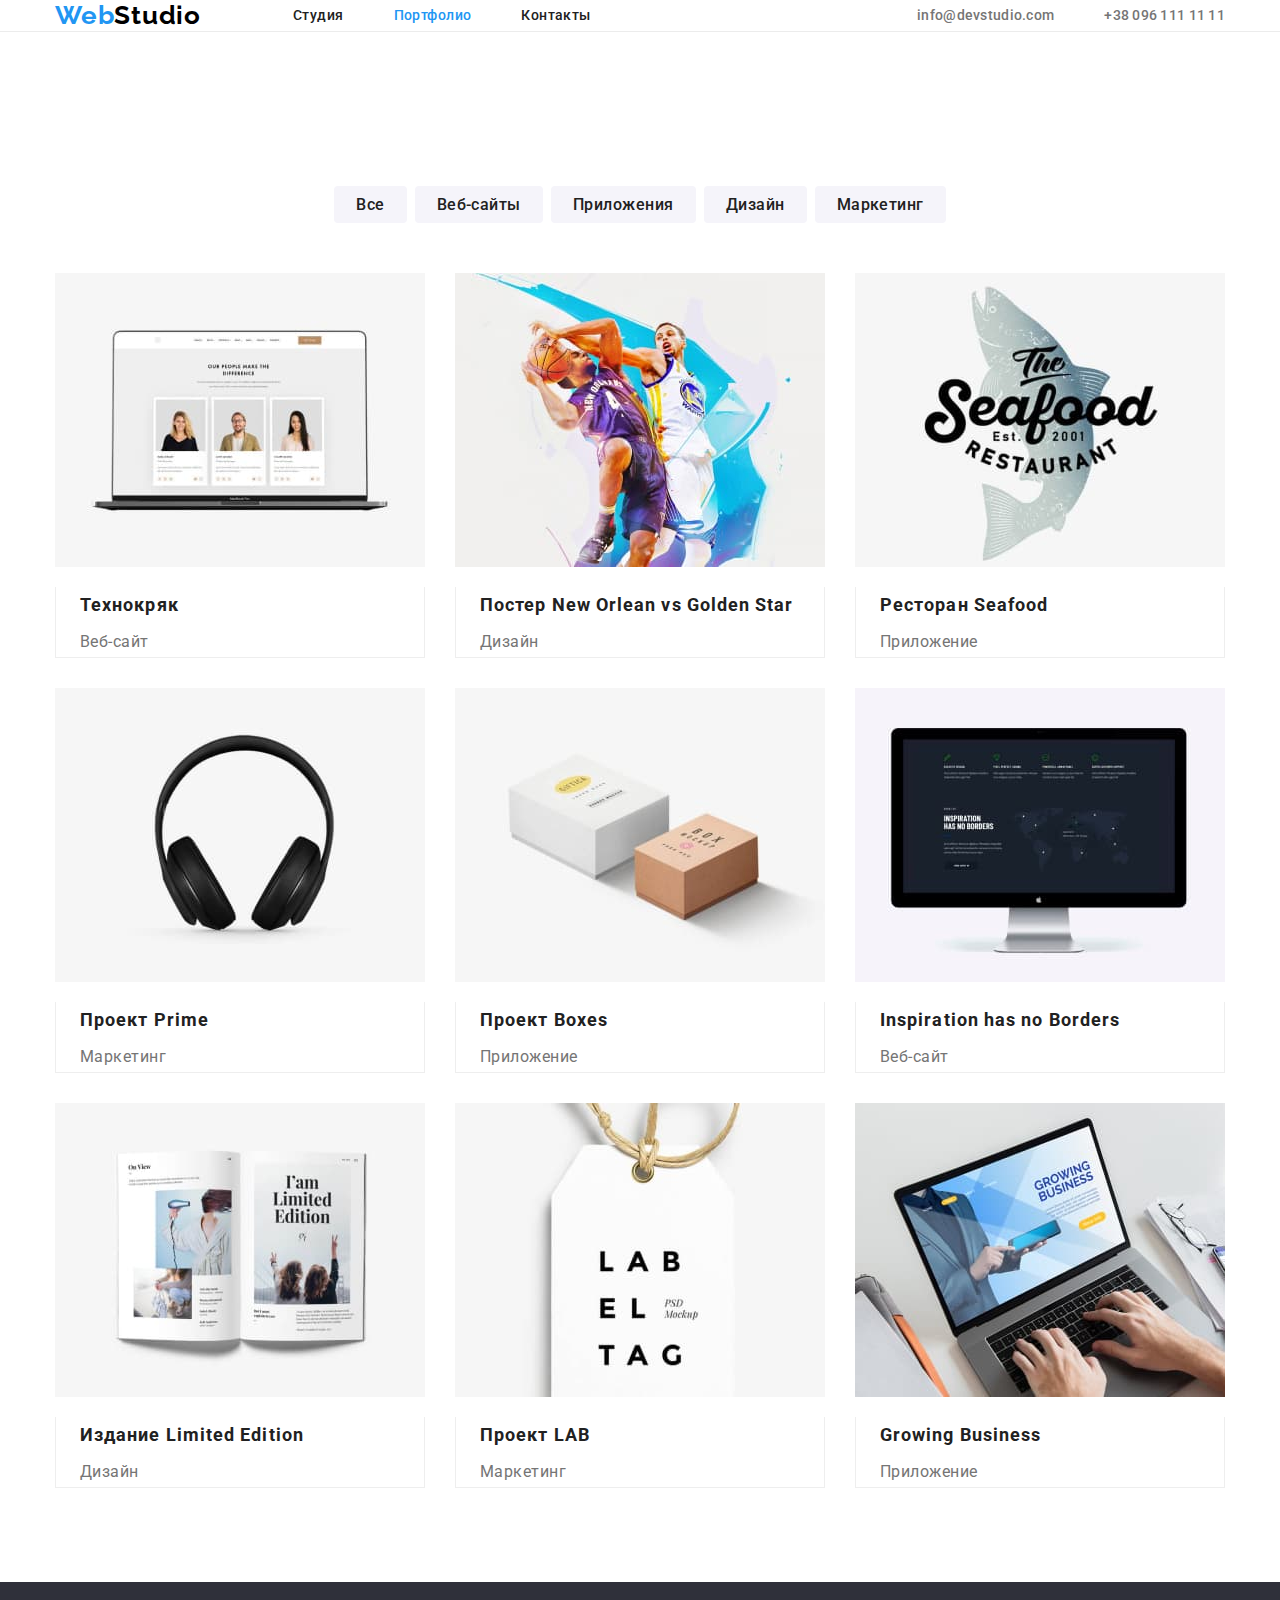
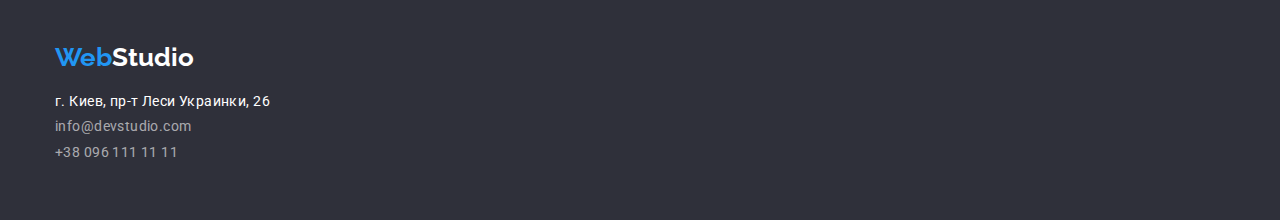
==== potrfolio.html @ 1e5056fc "add potfolio" ====
<!DOCTYPE html>
<html lang="ru">

<head>
    <meta charset="UTF-8" />
    <meta http-equiv="X-UA-Compatible" content="IE=edge" />
    <meta name="viewport" content="width=device-width, initial-scale=1.0" />
    <title>Портфолио</title>

    <link rel="preconnect" href="https://fonts.googleapis.com" />
    <link rel="preconnect" href="https://fonts.gstatic.com" />
    <link
        href="https://fonts.googleapis.com/css2?family=Raleway:wght@700&family=Roboto:wght@400;500;700;900&display=swap"
        rel="stylesheet" />
    <link rel="stylesheet" href="css/modern-normalize.css" />
    <link rel="stylesheet" href="css/styles.css" />
</head>

<body>
    <div class="container"></div>
    <!--Header-->
    <header class="header-block">
        <div class="header-conteiner container">
            <nav class="nav-block">
                <!--Logo-->
                <div class="logo-web">
                    <a href="./index.html" class="link-logo">
                        <span class="web-color">Web</span>Studio</a>
                </div>

                <!--Menu Nav-->
                <ul class="nav-list">

                    <li class="nav-link">
                        <a href="./index.html" class="link-studio-secondary">Студия</a>
                    </li>

                    <li class="nav-link">
                        <a href="./potrfolio.html" class="link-portfolio-secondary">Портфолио</a>
                    </li>

                    <li class="nav-link"><a href="#" class="link-contact-secondary">Контакты</a></li>
                </ul>
            </nav>

            <!--Contact email and tel-->
            <ul class="contact-list">

                <li class="header-mail">
                    <a href="mailto:info@devstudio.com" class="header-contact">info@devstudio.com</a>
                </li>

                <li class="header-tel">
                    <a href="tel:+380961111111" class="header-contact">+38 096 111 11 11</a>
                </li>
            </ul>
        </div>
    </header>

    <!-- Main -->
    <main class="main-block">
        <!-- container portfolio -->
        <!--must be present according to the rules  H1 and H2-->
        <section class="section-portflio container">
            <div>
                <h1 class="page-title-poster">Портфолио</h1>
                <!-- buttons-filters -->
                <ul class="button-filter-list">
                    <li class="button-filter-link">
                        <button type="button" class="filter-button">Все</button>
                    </li>

                    <li class="button-filter-link">
                        <button type="button" class="filter-button">Веб-сайты</button>
                    </li>

                    <li class="button-filter-link">
                        <button type="button" class="filter-button">Приложения</button>
                    </li>

                    <li class="button-filter-link">
                        <button type="button" class="filter-button">Дизайн</button>
                    </li>

                    <li class="button-filter-link">
                        <button type="button" class="filter-button">Маркетинг</button>
                    </li>
                </ul>

                <ul class="projects">
                    <!-- project 1 -->
                    <li class="project-link">
                        <div>
                            <img class="project-image" src="./images/img-portfolio-1.jpg" alt="Ноутбук-веб-страница"
                                width="370" />
                            <div class="project-card">
                                <h2 class="poster-box">Технокряк</h2>
                                <p class="poster-text">Веб-сайт</p>
                            </div>
                        </div>
                    </li>

                    <!-- project 2 -->
                    <li class="project-link">
                        <div>
                            <img class="project-image" src="./images/img-portfolio-2.jpg" alt="Постер-баскетбол"
                                width="370" />
                            <div class="project-card">
                                <h2 class="poster-box">Постер New Orlean vs Golden Star</h2>
                                <p class="poster-text">Дизайн</p>
                            </div>
                        </div>
                    </li>

                    <!-- project 3 -->
                    <li class="project-link">
                        <div>
                            <img class="project-image" src="./images/img-portfolio-3.jpg" alt="Ресторан-рыба"
                                width="370" />
                            <div class="project-card">
                                <h2 class="poster-box">Ресторан Seafood</h2>
                                <p class="poster-text">Приложение</p>
                            </div>
                        </div>
                    </li>

                    <!-- project 4 -->
                    <li class="project-link">
                        <div>
                            <img class="project-image" src="./images/img-portfolio-4.jpg" alt="Наушники-закрытые"
                                width="370" />
                            <div class="project-card">
                                <h2 class="poster-box">Проект Prime</h2>
                                <p class="poster-text">Маркетинг</p>
                            </div>
                        </div>
                    </li>

                    <!-- project 5 -->
                    <li class="project-link">
                        <div>
                            <img class="project-image" src="./images/img-portfolio-5.jpg" alt="Две-коробки"
                                width="370" />
                            <div class="project-card">
                                <h2 class="poster-box">Проект Boxes</h2>
                                <p class="poster-text">Приложение</p>
                            </div>
                        </div>
                    </li>

                    <!-- project 6 -->
                    <li class="project-link">
                        <div>
                            <img class="project-image" src="./images/img-portfolio-6.jpg" alt="Монитор-мак"
                                width="370" />
                            <div class="project-card">
                                <h2 class="poster-box">Inspiration has no Borders</h2>
                                <p class="poster-text">Веб-сайт</p>
                            </div>
                        </div>
                    </li>

                    <!-- project 7 -->
                    <li class="project-link">
                        <div>
                            <img class="project-image" src="./images/img-portfolio-7.jpg" alt="Журнал" width="370" />
                            <div class="project-card">
                                <h2 class="poster-box">Издание Limited Edition</h2>
                                <p class="poster-text">Дизайн</p>
                            </div>
                        </div>
                    </li>

                    <!-- project 8 -->
                    <li class="project-link">
                        <div>
                            <img class="project-image" src="./images/img-portfolio-8.jpg" alt="Метка" width="370" />
                            <div class="project-card">
                                <h2 class="poster-box">Проект LAB</h2>
                                <p class="poster-text">Маркетинг</p>
                            </div>
                        </div>
                    </li>

                    <!-- project 9 -->
                    <li class="project-link">
                        <div>
                            <img class="project-image" src="./images/img-portfolio-9.jpg" alt="Ноутбук-печатают"
                                width="370" />
                            <div class="project-card">
                                <h2 class="poster-box">Growing Business</h2>
                                <p class="poster-text">Приложение</p>
                            </div>
                        </div>
                    </li>
                </ul>
            </div>
        </section>
    </main>

    <!-- Footer -->
    <footer class="section-footer">
        <div class="container">
            <div class="footer-web">
                <a href="./index.html" class="web-logo">
                    <span class="web-color">Web</span>Studio</a>
            </div>

            <!-- Address -->
            <address>
                <ul class="footer-item">

                    <li class="footer-link">
                        <a href="https://goo.gl/maps/CPtrU1FHBa2aNyZL9" class="address-footer" target="_blank"
                            rel="noopener noreferrer">
                            г. Киев, пр-т Леси Украинки, 26
                        </a>
                    </li>

                    <li class="footer-link">
                        <a href="mailto:info@devstudio.com" class="footer-contact">info@devstudio.com</a>
                    </li>

                    <li class="footer-link">
                        <a href="tel:+380961111111" class="footer-contact">+38 096 111 11 11</a>
                    </li>

                </ul>
            </address>
        </div>
    </footer>
</body>

</html>
---- css/styles.css ----
/* Global Styles */

/* TEST MARGIN    outline: 1px solid red; */

body {
	font-family: 'Roboto', sans-serif;
	padding: 0;
	margin: 0;
	font-weight: 400;
	font-size: 14px;
	color: #212121;
	background-color: #fff;
}

h1,
h2,
h3 {
	margin: 0;
}

p {
	margin: 0;
}

ul {
	list-style: none;
	margin: 0;
	padding: 0;
}

.container {
	max-width: 1200px;
	margin: 0 auto;
	padding: 0 15px;
}

.section-group,
.section-teams,
.section-portflio {
	padding: 94px 0;
}
/* Header */

.header-block {
	border-bottom: 1px solid #ececec;
}

.header-container {
	display: flex;
	align-items: center;
	padding-top: 24px;
	padding-bottom: 24px;
	justify-content: space-between;
}

/* Logo */
.logo-web {
	font-family: 'Raleway';
	font-style: normal;
	font-weight: 700;
	font-size: 26px;
	line-height: 1.19;
	letter-spacing: 0.03em;
	color: #000;
}
.link-logo {
	text-decoration: none;
	color: #000;
	margin-right: 92px;
}
.web-color {
	color: #2196f3;
}

/* Menu Nav */

.nav-block {
	display: flex;
	align-items: center;
}

.nav-list {
	display: flex;
	/* margin-right: 330px; */
}

.contact-list {
	display: flex;
	margin-left: auto;
}

.nav-link:not(:last-child) {
	margin-right: 50px;
}
.section-header {
	background: #ffffff;
}

.header-conteiner {
	display: flex;
	align-items: center;
}

.link-studio {
	font-weight: 500;
	font-style: normal;
	font-size: 14px;
	line-height: 1.14;
	letter-spacing: 0.02em;
	color: #2196f3;
	text-decoration: none;
}

.link-portfolio,
.link-contact {
	font-weight: 500;
	font-style: normal;
	font-size: 14px;
	line-height: 1.14;
	color: #212121;
	letter-spacing: 0.02em;
	text-decoration: none;
}

.link-studio:hover,
.link-portfolio:hover,
.link-contact:hover,
.header-contact:hover,
.header-contact:focus,
.footer-contact:hover,
.footer-contact:focus {
	color: #2196f3;
}

/* Contact email and tel */
.header-contact {
	font-weight: 500;
	font-style: normal;
	font-size: 14px;
	line-height: 1.14;
	letter-spacing: 0.02em;
	color: #757575;
	text-decoration: none;
}

.contact-list .header-mail + .header-tel {
	margin-left: 50px;
}
/* Main */
.main-block {
}
/* Title H1 */
.section-title {
	padding: 200px 0px 200px 0px;
	background: #2f303a;
}

.page-title {
	font-weight: 900;
	font-style: normal;
	font-size: 44px;
	line-height: 1.36;
	letter-spacing: 0.06em;
	text-align: center;
	color: #ffffff;
	text-transform: uppercase;
	margin: 0px auto 30px auto;
	width: 800px;
}

/* button-title  */
.title-button {
	font-weight: 700;
	font-style: normal;
	font-size: 16px;
	line-height: 1.87;
	letter-spacing: 0.06em;
	color: #ffffff;
	background: #2196f3;
	box-shadow: 0px 4px 4px rgba(0, 0, 0, 0.15);
	border-radius: 4px;
	cursor: pointer;
	transition: all 0.3s ease-out;
	display: block;
	margin: 0 auto;
	padding: 10px 32px;
	border: none;
}

.title-button:hover,
.title-button:focus {
	background: #000;
}
/* Features group */
.section-group {
	background: #ffffff;
}

.features-title {
	font-weight: 700;
	font-style: normal;
	font-size: 36px;
	line-height: 1.16;
	letter-spacing: 0.03em;
	color: #212121;
	display: none;
}
.group-title {
	font-weight: 700;
	font-style: normal;
	font-size: 14px;
	line-height: 1.14;
	letter-spacing: 0.03em;
	color: #212121;
	text-transform: uppercase;
	margin-bottom: 10px;
}

.skills-text {
	font-size: 14px;
	line-height: 1.71;
	letter-spacing: 0.03em;
	color: #757575;
}

.group-link:not(:last-child) {
	margin-right: 30px;
}

.features-title {
	display: none;
}

.group-list {
	display: flex;
}

.group-link {
	width: 270px;
}

/* Box */
.section-box {
	background: #ffffff;
}

.box-title {
	font-weight: 700;
	font-size: 36px;
	line-height: 1.16;
	letter-spacing: 0.03em;
	text-align: center;
	padding-bottom: 50px;
}

.box-link {
	display: flexbox;
	/* margin-right: 30px; */
}

.box-list {
	display: flex;
	justify-content: space-evenly;
	margin-bottom: 94px;
}

/* Teams */
.section-teams {
	background: #f5f4fa;
}

.teams-title {
	font-weight: 700;
	font-style: normal;
	font-size: 36px;
	line-height: 1.16;
	letter-spacing: 0.03em;
	text-align: center;
	margin-bottom: 50px;
}

.name-teams {
	font-weight: 500;
	font-style: normal;
	font-size: 16px;
	line-height: 1.18;
	letter-spacing: 0.03em;
	text-align: center;
	margin-bottom: 10px;
}

.team-text {
	font-weight: 400;
	font-size: 16px;
	line-height: 1.18;
	letter-spacing: 0.03em;
	text-align: center;
	color: #757575;
}

.team-list {
	display: flex;
	justify-content: space-between;
}
.team-link {
	box-shadow: 0px 1px 3px rgba(0, 0, 0, 0.12), 0px 1px 1px rgba(0, 0, 0, 0.14),
		0px 2px 1px rgba(0, 0, 0, 0.2);
	border-radius: 0px 0px 4px 4px;
}

.team-img {
	display: block;
}

.team-card {
	padding: 30px 0;
}

/* Footer */
.section-footer {
	background: #2f303a;
	padding: 60px 0;
}

.web-logo {
	color: #ffffff;
	text-decoration: none;
}

.footer-web {
	font-family: 'Raleway';
	font-weight: 700;
	font-size: 26px;
	line-height: 1.19;
	color: #ffffff;
}

/* address */
.address-footer {
	font-weight: 400;
	font-style: normal;
	font-size: 14px;
	line-height: 1.17;
	letter-spacing: 0.03em;
	color: #ffffff;
	text-decoration: none;
}

/* email tel */
.footer-contact {
	font-weight: 400;
	font-style: normal;
	font-size: 14px;
	line-height: 1.17;
	letter-spacing: 0.03em;
	color: rgba(255, 255, 255, 0.6);
	text-decoration: none;
}
.footer-link:not(:last-child) {
	margin-bottom: 9px;
}
.web-logo {
	display: inline-block;
	margin-bottom: 20px;
}

/* portfolio */

.section-portflio {
	background: #ffffff;
}

.link-portfolio-secondary {
	font-weight: 500;
	font-style: normal;
	font-size: 14px;
	line-height: 1.14;
	letter-spacing: 0.03em;
	color: #2196f3;
	text-decoration: none;
}

.link-studio-secondary,
.link-contact-secondary {
	font-weight: 500;
	font-style: normal;
	font-size: 14px;
	line-height: 1.14;
	letter-spacing: 0.03em;
	color: #212121;
	text-decoration: none;
}

.link-studio-secondary:hover,
.link-portfolio-secondary:hover,
.link-contact-secondary:hover,
.address-footer:hover {
	color: #2196f3;
}

/* buttons-filters-portfolio */

.page-title-poster {
	font-weight: 900;
	font-style: normal;
	font-size: 44px;
	line-height: 1.36;
	color: #212121;
	visibility: hidden;
	/* display: none; */
}

.title-poster {
	font-weight: 700;
	font-style: normal;
	font-size: 36px;
	line-height: 1.16;
	letter-spacing: 0.06em;
	color: #212121;
}

.filter-button {
	font-style: normal;
	font-weight: 500;
	font-size: 16px;
	line-height: 1.6;
	letter-spacing: 0.03em;
	color: #212121;
	background: #f5f4fa;
	cursor: pointer;
	border-radius: 4px;
	border: none;
	text-align: center;
	padding: 6px 22px;
	transition: all 0.3s ease-out;
	/* margin-top: 94px; */
}

.button-filter-link:not(:last-child) {
	margin-right: 8px;
}

.filter-button:hover,
.filter-button:focus {
	box-shadow: 0px 3px 1px rgba(0, 0, 0, 0.1), 0px 1px 2px rgba(0, 0, 0, 0.08),
		0px 2px 2px rgba(0, 0, 0, 0.12);
	border-radius: 4px;
	background: #2196f3;
	color: #ffffff;
}

/* projects poster */

.button-filter-list {
	display: flex;
	align-items: center;
	justify-content: center;
	margin-bottom: 50px;
}

.poster-box {
	font-style: normal;
	font-weight: 700;
	font-size: 18px;
	line-height: 2;
	letter-spacing: 0.06em;
	color: #212121;
	margin: 20px 0px 4px 0px;
	padding: 0px 24px;
}

.poster-text {
	font-style: normal;
	font-weight: 400;
	font-size: 16px;
	line-height: 1.87;
	letter-spacing: 0.03em;
	color: #757575;
	padding: 0px 24px;
}

.projects {
	display: flex;
	flex-wrap: wrap;
	justify-content: center;
	gap: 30px;
	flex-basis: calc((100% - 60px) / 3);
}

.project-image {
	display: block;
}

.project-card {
	border-left: 1px solid #eeeeee;
	border-right: 1px solid #eeeeee;
	border-bottom: 1px solid #eeeeee;
}
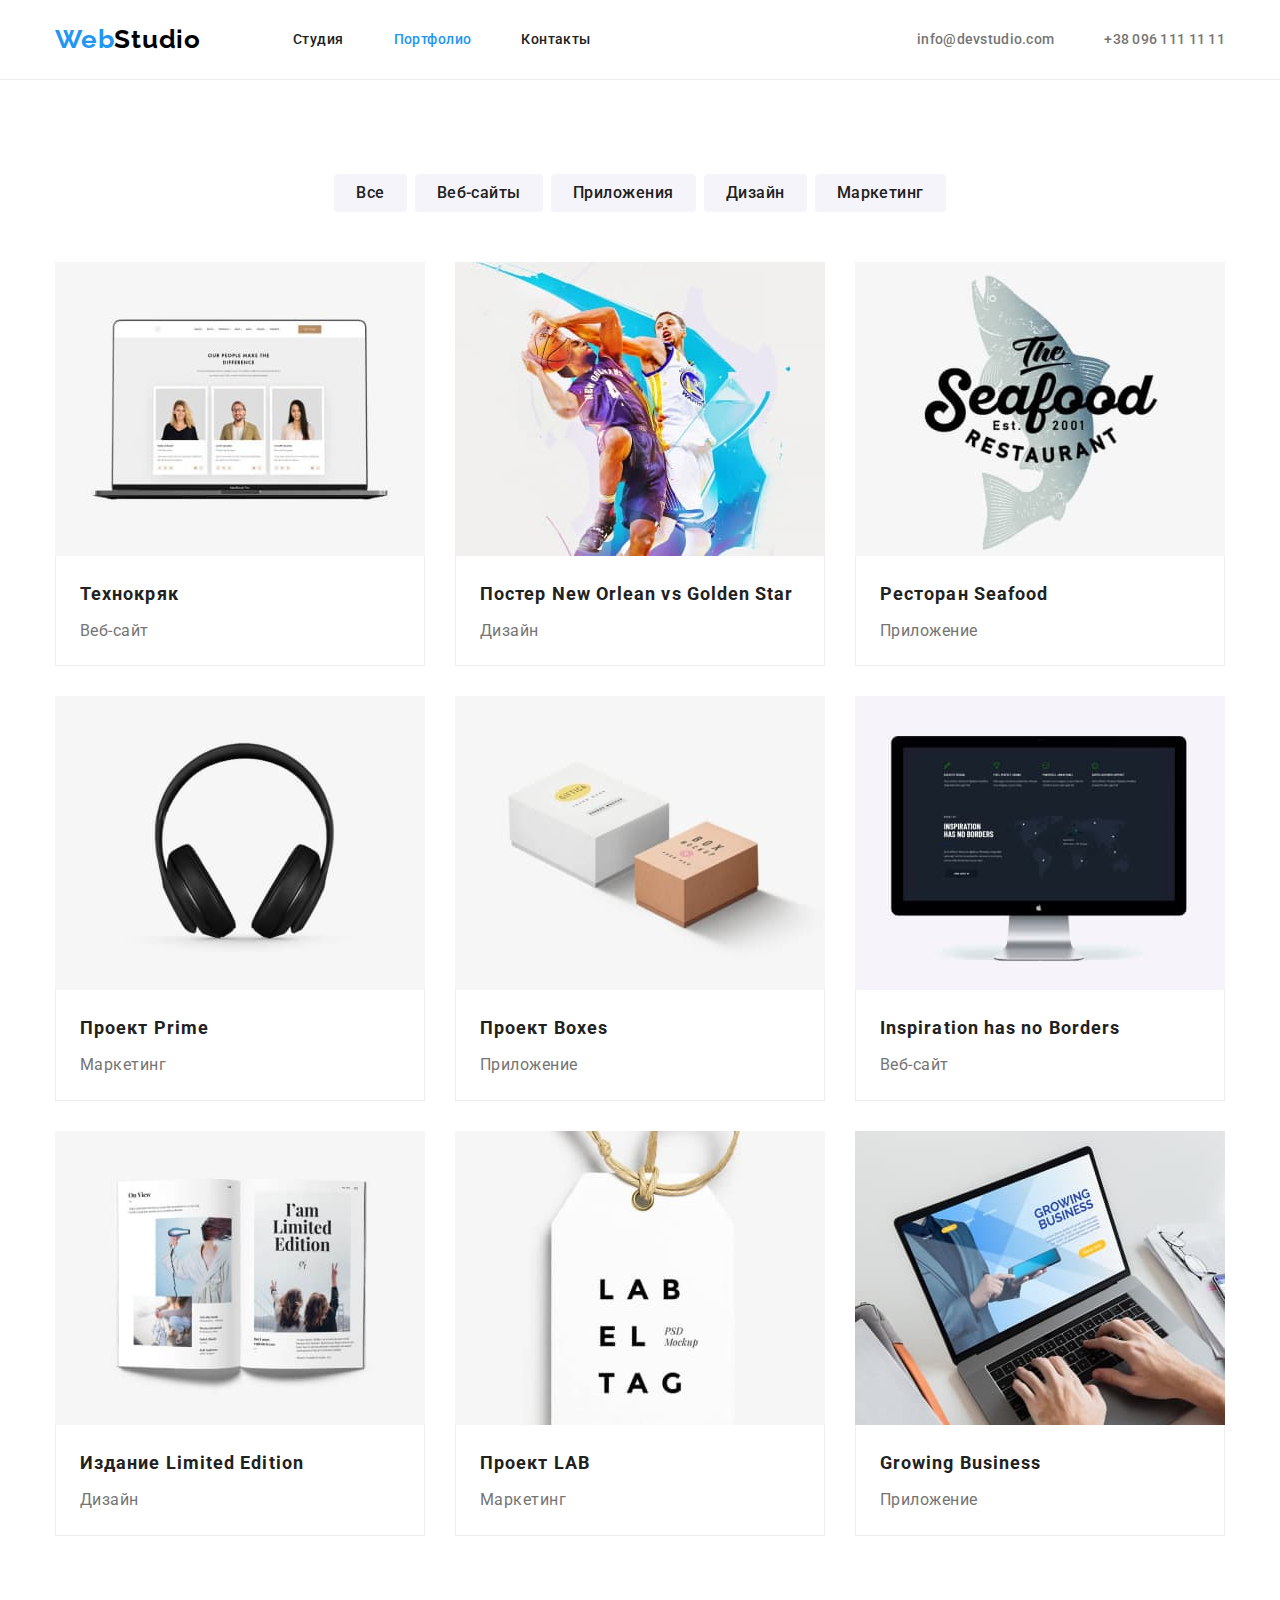
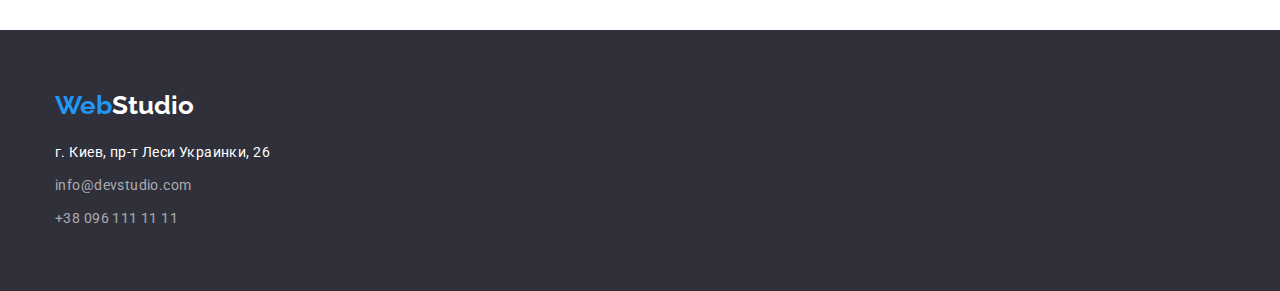
==== commit 5630a483: "update index-html" ====
--- a/potrfolio.html
+++ b/potrfolio.html
@@ -61,9 +61,9 @@
     <main class="main-block">
         <!-- container portfolio -->
         <!--must be present according to the rules  H1 and H2-->
-        <section class="section-portflio container">
-            <div>
-                <h1 class="page-title-poster">Портфолио</h1>
+        <section class="section-portflio">
+            <div class="container">
+                <h1 class="visually-hidden">Портфолио</h1>
                 <!-- buttons-filters -->
                 <ul class="button-filter-list">
                     <li class="button-filter-link">
--- a/css/styles.css
+++ b/css/styles.css
@@ -12,6 +12,20 @@
 	background-color: #fff;
 }
 
+.visually-hidden {
+	position: absolute;
+	width: 1px;
+	height: 1px;
+	margin: -1px;
+	border: 0;
+	padding: 0;
+
+	white-space: nowrap;
+	clip-path: inset(100%);
+	clip: rect(0 0 0 0);
+	overflow: hidden;
+}
+
 h1,
 h2,
 h3 {
@@ -22,34 +36,36 @@
 	margin: 0;
 }
 
-ul {
+ul,
+ol {
 	list-style: none;
 	margin: 0;
-	padding: 0;
+	padding-left: 0;
 }
 
 .container {
 	max-width: 1200px;
 	margin: 0 auto;
-	padding: 0 15px;
+	padding-left: 15px;
+	padding-right: 15px;
 }
 
 .section-group,
 .section-teams,
 .section-portflio {
-	padding: 94px 0;
+	padding-bottom: 94px;
+	padding-top: 94px;
 }
 /* Header */
 
 .header-block {
 	border-bottom: 1px solid #ececec;
+	padding: 24px 0;
 }
 
 .header-container {
 	display: flex;
 	align-items: center;
-	padding-top: 24px;
-	padding-bottom: 24px;
 	justify-content: space-between;
 }
 
@@ -81,7 +97,6 @@
 
 .nav-list {
 	display: flex;
-	/* margin-right: 330px; */
 }
 
 .contact-list {
@@ -165,7 +180,7 @@
 	color: #ffffff;
 	text-transform: uppercase;
 	margin: 0px auto 30px auto;
-	width: 800px;
+	width: 696px;
 }
 
 /* button-title  */
@@ -203,8 +218,8 @@
 	line-height: 1.16;
 	letter-spacing: 0.03em;
 	color: #212121;
-	display: none;
-}
+}
+
 .group-title {
 	font-weight: 700;
 	font-style: normal;
@@ -242,6 +257,7 @@
 /* Box */
 .section-box {
 	background: #ffffff;
+	padding-bottom: 94px;
 }
 
 .box-title {
@@ -250,18 +266,20 @@
 	line-height: 1.16;
 	letter-spacing: 0.03em;
 	text-align: center;
-	padding-bottom: 50px;
+	margin-bottom: 50px;
 }
 
 .box-link {
-	display: flexbox;
+	/* display: flexbox; */
 	/* margin-right: 30px; */
 }
 
 .box-list {
 	display: flex;
-	justify-content: space-evenly;
-	margin-bottom: 94px;
+	gap: 10px;
+	/* flex-wrap: wrap; */
+	/* justify-content: center; */
+	/* text-decoration: none; */
 }
 
 /* Teams */
@@ -340,7 +358,7 @@
 	font-weight: 400;
 	font-style: normal;
 	font-size: 14px;
-	line-height: 1.17;
+	line-height: 1.71;
 	letter-spacing: 0.03em;
 	color: #ffffff;
 	text-decoration: none;
@@ -351,7 +369,7 @@
 	font-weight: 400;
 	font-style: normal;
 	font-size: 14px;
-	line-height: 1.17;
+	line-height: 1.71;
 	letter-spacing: 0.03em;
 	color: rgba(255, 255, 255, 0.6);
 	text-decoration: none;
@@ -407,7 +425,6 @@
 	line-height: 1.36;
 	color: #212121;
 	visibility: hidden;
-	/* display: none; */
 }
 
 .title-poster {
@@ -465,8 +482,7 @@
 	line-height: 2;
 	letter-spacing: 0.06em;
 	color: #212121;
-	margin: 20px 0px 4px 0px;
-	padding: 0px 24px;
+	margin: 0px 0px 4px 0px;
 }
 
 .poster-text {
@@ -476,7 +492,6 @@
 	line-height: 1.87;
 	letter-spacing: 0.03em;
 	color: #757575;
-	padding: 0px 24px;
 }
 
 .projects {
@@ -492,6 +507,7 @@
 }
 
 .project-card {
+	padding: 20px 24px;
 	border-left: 1px solid #eeeeee;
 	border-right: 1px solid #eeeeee;
 	border-bottom: 1px solid #eeeeee;
